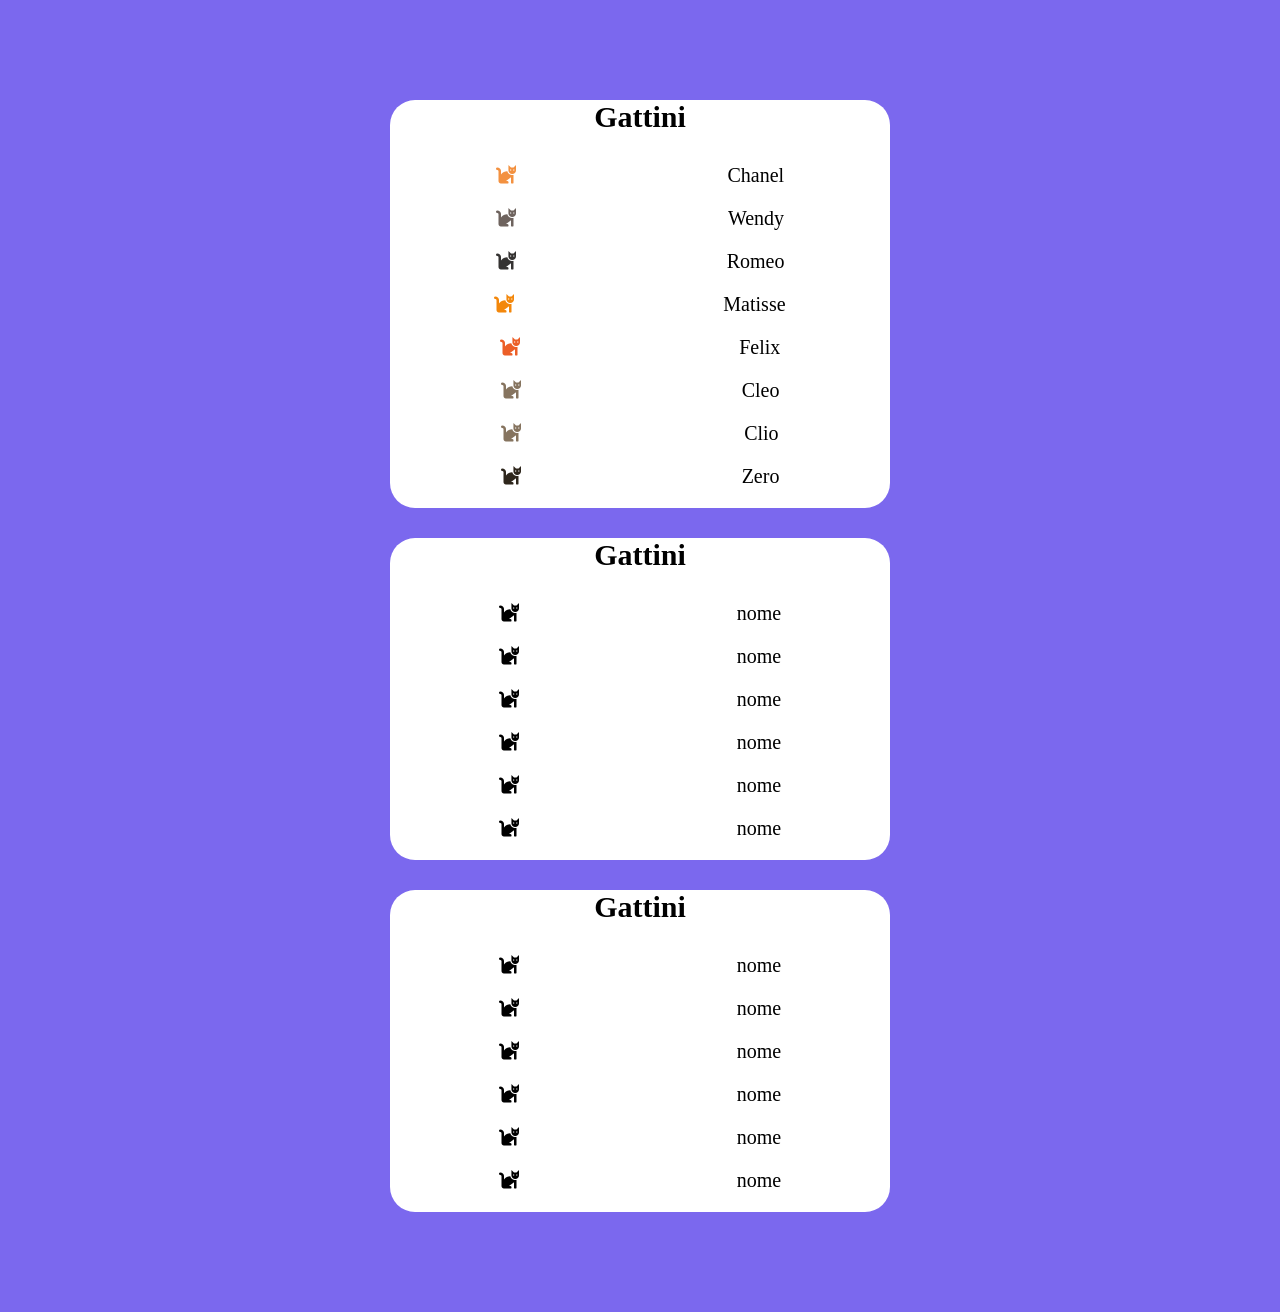
==== index.html @ 4963afef "primo step fatto" ====
<!DOCTYPE html>
<html lang="en">
<head>
    <meta charset="UTF-8">
    <meta http-equiv="X-UA-Compatible" content="IE=edge">
    <meta name="viewport" content="width=device-width, initial-scale=1.0">
    <link rel="stylesheet" href="assets/css/style.css">
    <link rel="stylesheet" href="https://cdnjs.cloudflare.com/ajax/libs/font-awesome/5.15.3/css/all.min.css"/>
    <title>Document</title>
</head>
<body>

    <div class="container">
        <section id="milestone-1">
            <h2>Gattini</h2>
            <ul>
               <!--  <li>
                    <i class="fas fa-cat"></i>
                    <span>nome</span>
                </li>
                <li>
                    <i class="fas fa-cat"></i>
                    <span>nome</span>
                </li>
                <li>
                    <i class="fas fa-cat"></i>
                    <span>nome</span>
                </li>
                <li>
                    <i class="fas fa-cat"></i>
                    <span>nome</span>
                </li>
                <li>
                    <i class="fas fa-cat"></i>
                    <span>nome</span>
                </li>
                <li>
                    <i class="fas fa-cat"></i>
                    <span>nome</span>
                </li> -->
            </ul>
        </section>
        <section id="milestone-2">
            <h2>Gattini</h2>
            <ul>
                <li>
                    <i class="fas fa-cat"></i>
                    <span>nome</span>
                </li>
                <li>
                    <i class="fas fa-cat"></i>
                    <span>nome</span>
                </li>
                <li>
                    <i class="fas fa-cat"></i>
                    <span>nome</span>
                </li>
                <li>
                    <i class="fas fa-cat"></i>
                    <span>nome</span>
                </li>
                <li>
                    <i class="fas fa-cat"></i>
                    <span>nome</span>
                </li>
                <li>
                    <i class="fas fa-cat"></i>
                    <span>nome</span>
                </li>
            </ul>
        </section>
        <section id="milestone-3">
            <h2>Gattini</h2>
            <ul>
                <li>
                    <i class="fas fa-cat"></i>
                    <span>nome</span>
                </li>
                <li>
                    <i class="fas fa-cat"></i>
                    <span>nome</span>
                </li>
                <li>
                    <i class="fas fa-cat"></i>
                    <span>nome</span>
                </li>
                <li>
                    <i class="fas fa-cat"></i>
                    <span>nome</span>
                </li>
                <li>
                    <i class="fas fa-cat"></i>
                    <span>nome</span>
                </li>
                <li>
                    <i class="fas fa-cat"></i>
                    <span>nome</span>
                </li>
            </ul>
        </section>

       
    </div>

    <script src="https://code.jquery.com/jquery-3.6.0.min.js" integrity="sha256-/xUj+3OJU5yExlq6GSYGSHk7tPXikynS7ogEvDej/m4=" crossorigin="anonymous"></script>
    <script src="assets/js/script.js"></script>
    
</body>
</html>
---- assets/css/style.css ----
*{
    box-sizing: border-box;
    margin: 0;
    padding: 0;
}
body{
    background-color: mediumslateblue;
}
.container{
    width: 500px;
    margin: 100px auto;
}
section{
    margin-bottom: 30px;
    background-color: #fff;
    border-radius: 25px;
}
section h2{
    text-align: center;
    margin-bottom: 30px;
    font-size: 30px;
}
section ul{
    list-style: none;
   
}
section ul li{
    padding-bottom: 20px;
    font-size: 20px;
    display: flex;
    justify-content: space-around;
}
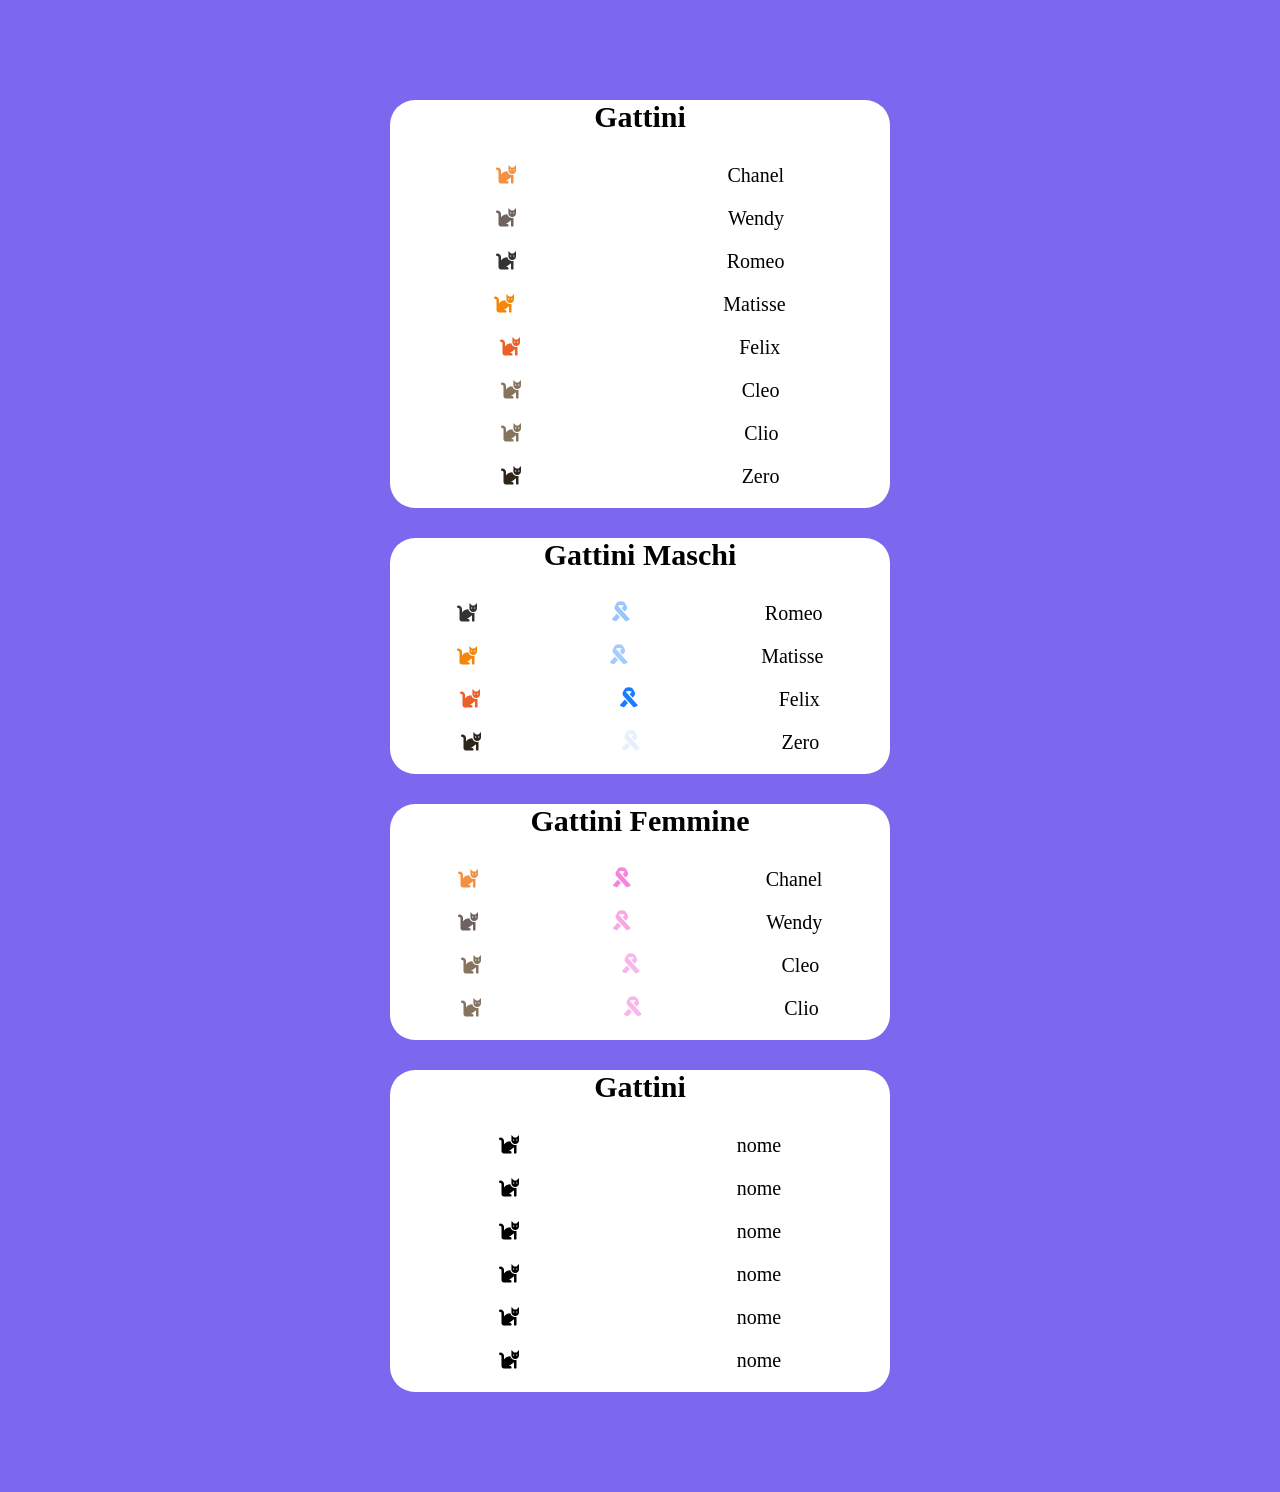
==== commit 57047fb4: "fine seconda parte" ====
--- a/index.html
+++ b/index.html
@@ -12,6 +12,7 @@
 
     <div class="container">
         <section id="milestone-1">
+           <div>
             <h2>Gattini</h2>
             <ul>
                <!--  <li>
@@ -39,9 +40,73 @@
                     <span>nome</span>
                 </li> -->
             </ul>
+           </div>
         </section>
         <section id="milestone-2">
-            <h2>Gattini</h2>
+           <div class="maschi">
+            <h2>Gattini Maschi</h2>
+            <ul>
+              <!--   <li>
+                    <i class="fas fa-cat"></i>
+                    <span>nome</span>
+                </li>
+                <li>
+                    <i class="fas fa-cat"></i>
+                    <span>nome</span>
+                </li>
+                <li>
+                    <i class="fas fa-cat"></i>
+                    <span>nome</span>
+                </li>
+                <li>
+                    <i class="fas fa-cat"></i>
+                    <span>nome</span>
+                </li>
+                <li>
+                    <i class="fas fa-cat"></i>
+                    <span>nome</span>
+                </li>
+                <li>
+                    <i class="fas fa-cat"></i>
+                    <span>nome</span>
+                </li> -->
+            </ul>
+           </div>
+
+           <div class="femmine"> 
+            <h2>Gattini Femmine</h2>
+            <ul>
+               <!--  <li>
+                    <i class="fas fa-cat"></i>
+                    <span>nome</span>
+                </li>
+                <li>
+                    <i class="fas fa-cat"></i>
+                    <span>nome</span>
+                </li>
+                <li>
+                    <i class="fas fa-cat"></i>
+                    <span>nome</span>
+                </li>
+                <li>
+                    <i class="fas fa-cat"></i>
+                    <span>nome</span>
+                </li>
+                <li>
+                    <i class="fas fa-cat"></i>
+                    <span>nome</span>
+                </li>
+                <li>
+                    <i class="fas fa-cat"></i>
+                    <span>nome</span>
+                </li> -->
+            </ul>    
+           </div>
+
+        </section>
+        <section id="milestone-3">
+            <div>
+                <h2>Gattini</h2>
             <ul>
                 <li>
                     <i class="fas fa-cat"></i>
@@ -68,35 +133,7 @@
                     <span>nome</span>
                 </li>
             </ul>
-        </section>
-        <section id="milestone-3">
-            <h2>Gattini</h2>
-            <ul>
-                <li>
-                    <i class="fas fa-cat"></i>
-                    <span>nome</span>
-                </li>
-                <li>
-                    <i class="fas fa-cat"></i>
-                    <span>nome</span>
-                </li>
-                <li>
-                    <i class="fas fa-cat"></i>
-                    <span>nome</span>
-                </li>
-                <li>
-                    <i class="fas fa-cat"></i>
-                    <span>nome</span>
-                </li>
-                <li>
-                    <i class="fas fa-cat"></i>
-                    <span>nome</span>
-                </li>
-                <li>
-                    <i class="fas fa-cat"></i>
-                    <span>nome</span>
-                </li>
-            </ul>
+            </div>
         </section>
 
        
--- a/assets/css/style.css
+++ b/assets/css/style.css
@@ -10,7 +10,7 @@
     width: 500px;
     margin: 100px auto;
 }
-section{
+section div{
     margin-bottom: 30px;
     background-color: #fff;
     border-radius: 25px;
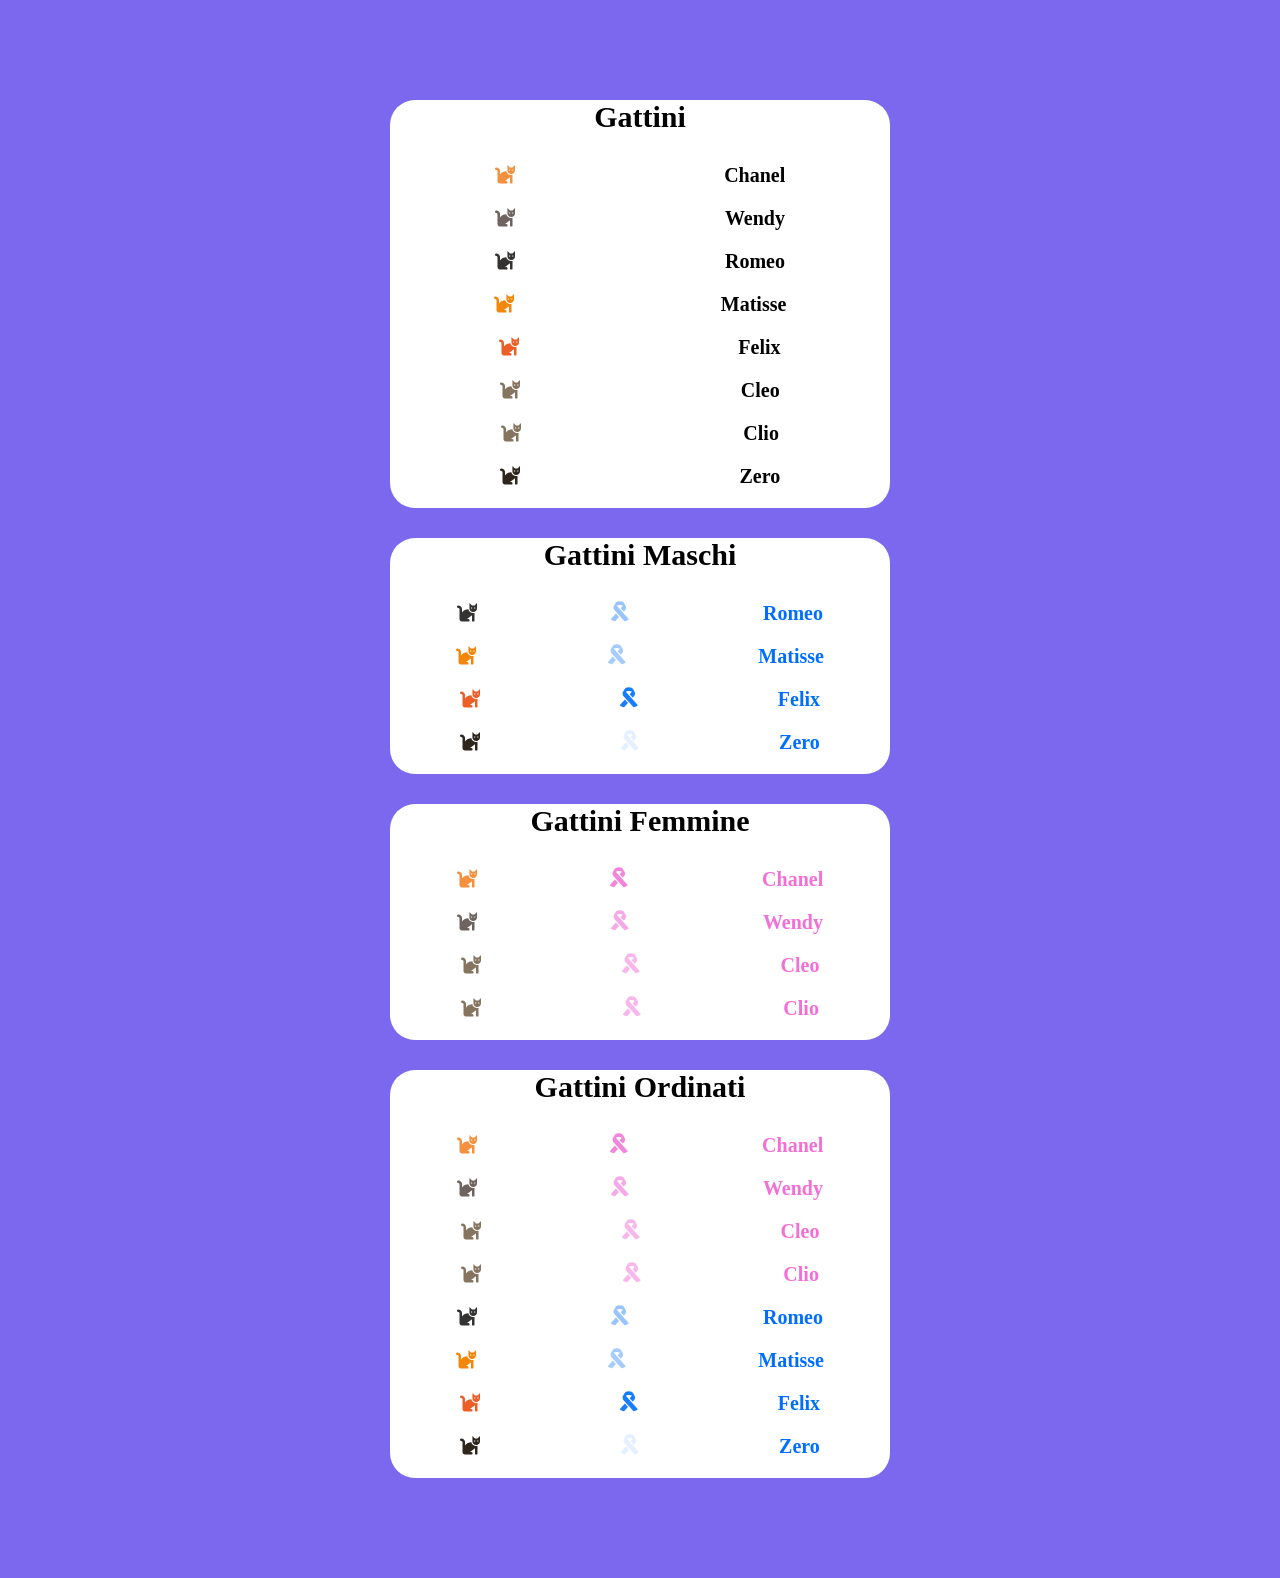
==== commit f84df30a: "fine esercizio" ====
--- a/index.html
+++ b/index.html
@@ -106,9 +106,9 @@
         </section>
         <section id="milestone-3">
             <div>
-                <h2>Gattini</h2>
+                <h2>Gattini Ordinati</h2>
             <ul>
-                <li>
+               <!--  <li>
                     <i class="fas fa-cat"></i>
                     <span>nome</span>
                 </li>
@@ -131,7 +131,7 @@
                 <li>
                     <i class="fas fa-cat"></i>
                     <span>nome</span>
-                </li>
+                </li> -->
             </ul>
             </div>
         </section>
--- a/assets/css/style.css
+++ b/assets/css/style.css
@@ -27,6 +27,7 @@
 section ul li{
     padding-bottom: 20px;
     font-size: 20px;
+    font-weight: 600;
     display: flex;
     justify-content: space-around;
 }
